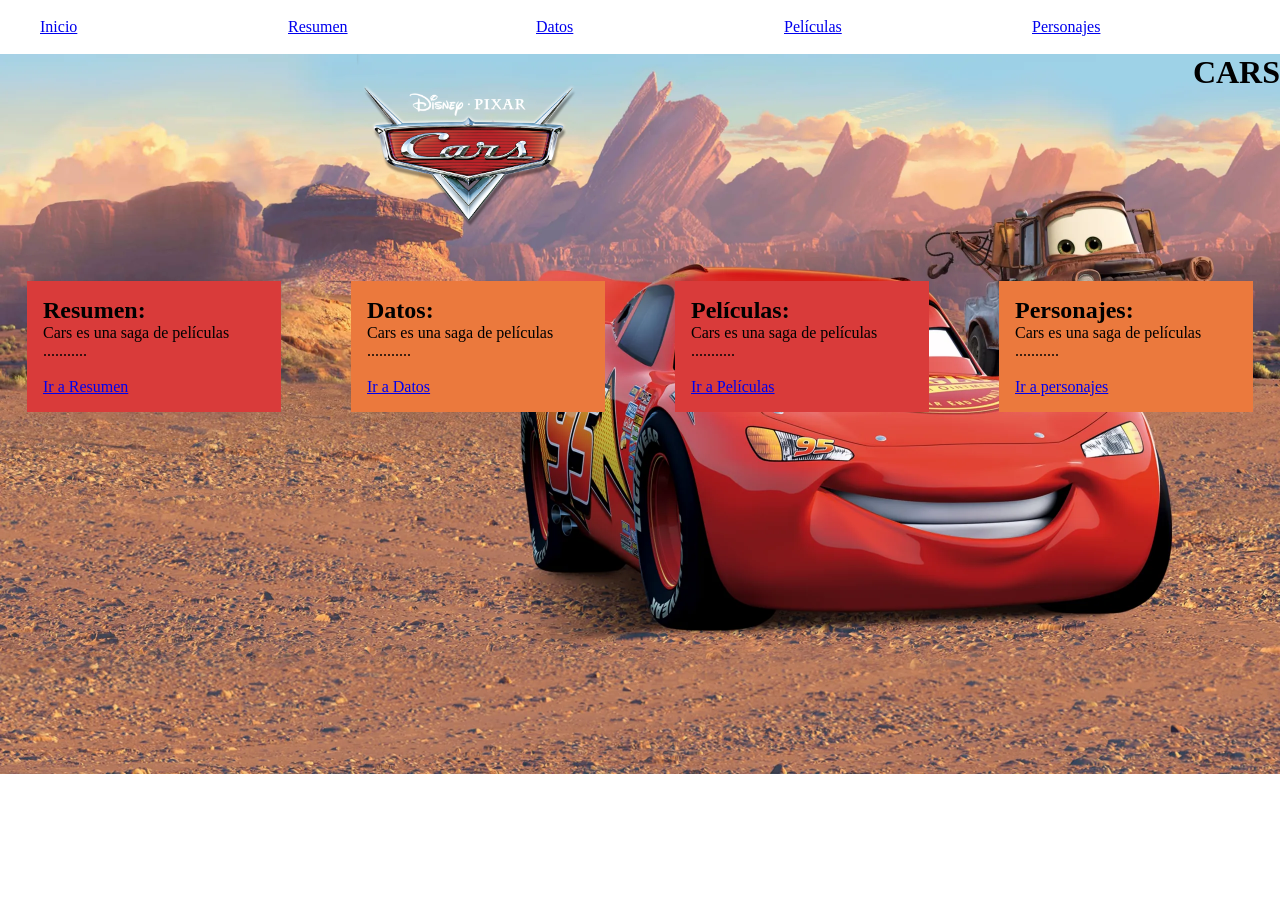
==== index.html @ 914508d0 "Working.." ====
<!DOCTYPE html>
<html lang="es">
<head>
    <meta charset="UTF-8">
    <meta name="viewport" content="width=device-width, initial-scale=1.0">
    <link rel="stylesheet" href="style.css">
    <title>CARS</title>
</head>
<body>
    <nav>
        <ul>
            <li><a href="index.html">Inicio</a></li>
            <li><a href="sinopsis.html">Resumen</a></li>
            <li><a href="datos.html">Datos</a></li>
            <li><a href="películas.html">Películas</a></li>
            <li><a href="personajes.html">Personajes</a></li>
        </ul>
    </nav>
    <div class="bg">
        <img src="IMG/Fondo.webp" alt="">
    </div>
    <div class="title">
        <img src="IMG/logo.svg" alt="Logo">
        <h1>CARS</h1>
    </div>

    <div class="main">
        <section class="Resumen">
            <div class="info">
                <h1>Resumen:</h1>
                <p>Cars es una saga de películas ...........</p>
            </div>
            <div class="image">
                <img src="IMG/cars.jpg" alt="">
            </div>

            <div class="boton">
                <a href="sinopsis.html">Ir a Resumen</a>
            </div>

        </section>
        <section class="Datos">
            <div class="info">
                <h1>Datos:</h1>
                <p>Cars es una saga de películas ...........</p>
            </div>
            <div class="image">
                <img src="IMG/cars.jpg" alt="">
            </div>

            <div class="boton">
                <a href="datos.html">Ir a Datos</a>
            </div>
        </section>
        <section class="Películas">
            <div class="info">
                <h1>Películas:</h1>
                <p>Cars es una saga de películas ...........</p>
            </div>
            <div class="image">
                <img src="IMG/cars.jpg" alt="">
            </div>

            <div class="boton">
                <a href="películas.html">Ir a Películas</a>
            </div>
        </section>
        <section class="Personajes">
            <div class="info">
                <h1>Personajes:</h1>
                <p>Cars es una saga de películas ...........</p>
            </div>
            <div class="image">
                <img src="IMG/cars.jpg" alt="">
            </div>

            <div class="boton">
                <a href="personajes.html">Ir a personajes</a>
            </div>
        </section>

    </div>

</body>
</html>
---- style.css ----
:root{
    --red:#d93b3a;
    --orange:#eb793d;
    --black:#2b2622;
}

*{
    margin: 0;
}
body{

}

header{
    width: 100%;
    height: 10vh;
    display: flex;
}

nav{
    width: 100%;
    height: 6vh;
    display: flex;
    align-items: center;
    justify-content: center;
}
nav ul{
    width: 100%;
    display: flex;
    justify-content: center;
}
nav ul li{
    width: 100%;
    height: 100%;
    display: flex;
}
.title{
    display: flex;
    justify-content: center;
    align-items: top;
    gap: 20%;
}
.title img{
    width: 100%;
    height: 200px;
}
.bg{
    z-index: -1;
    display: flex;
    position: absolute;
}
.bg img{
    width: 100%;
    height: 100%;
    object-fit: cover;
    display: flex;
}

/* INDEX
 */

.main{
    width: 100%;
    height: auto;
    display: flex;
    gap: 1rem;
}
.Resumen{
    width: 100%;
    height: auto;
    margin: 3vh;
    padding: 1rem;
    background-color: var(--red);
}
.Datos{
    width: 100%;
    height: auto;
    margin: 3vh;
    padding: 1rem;
    background-color: var(--orange);
}
.Películas{
    width: 100%;
    height: auto;
    margin: 3vh;
    padding: 1rem;
    background-color: var(--red);
}
.Personajes{
    width: 100%;
    height: auto;
    margin: 3vh;
    padding: 1rem;
    background-color: var(--orange);
 }
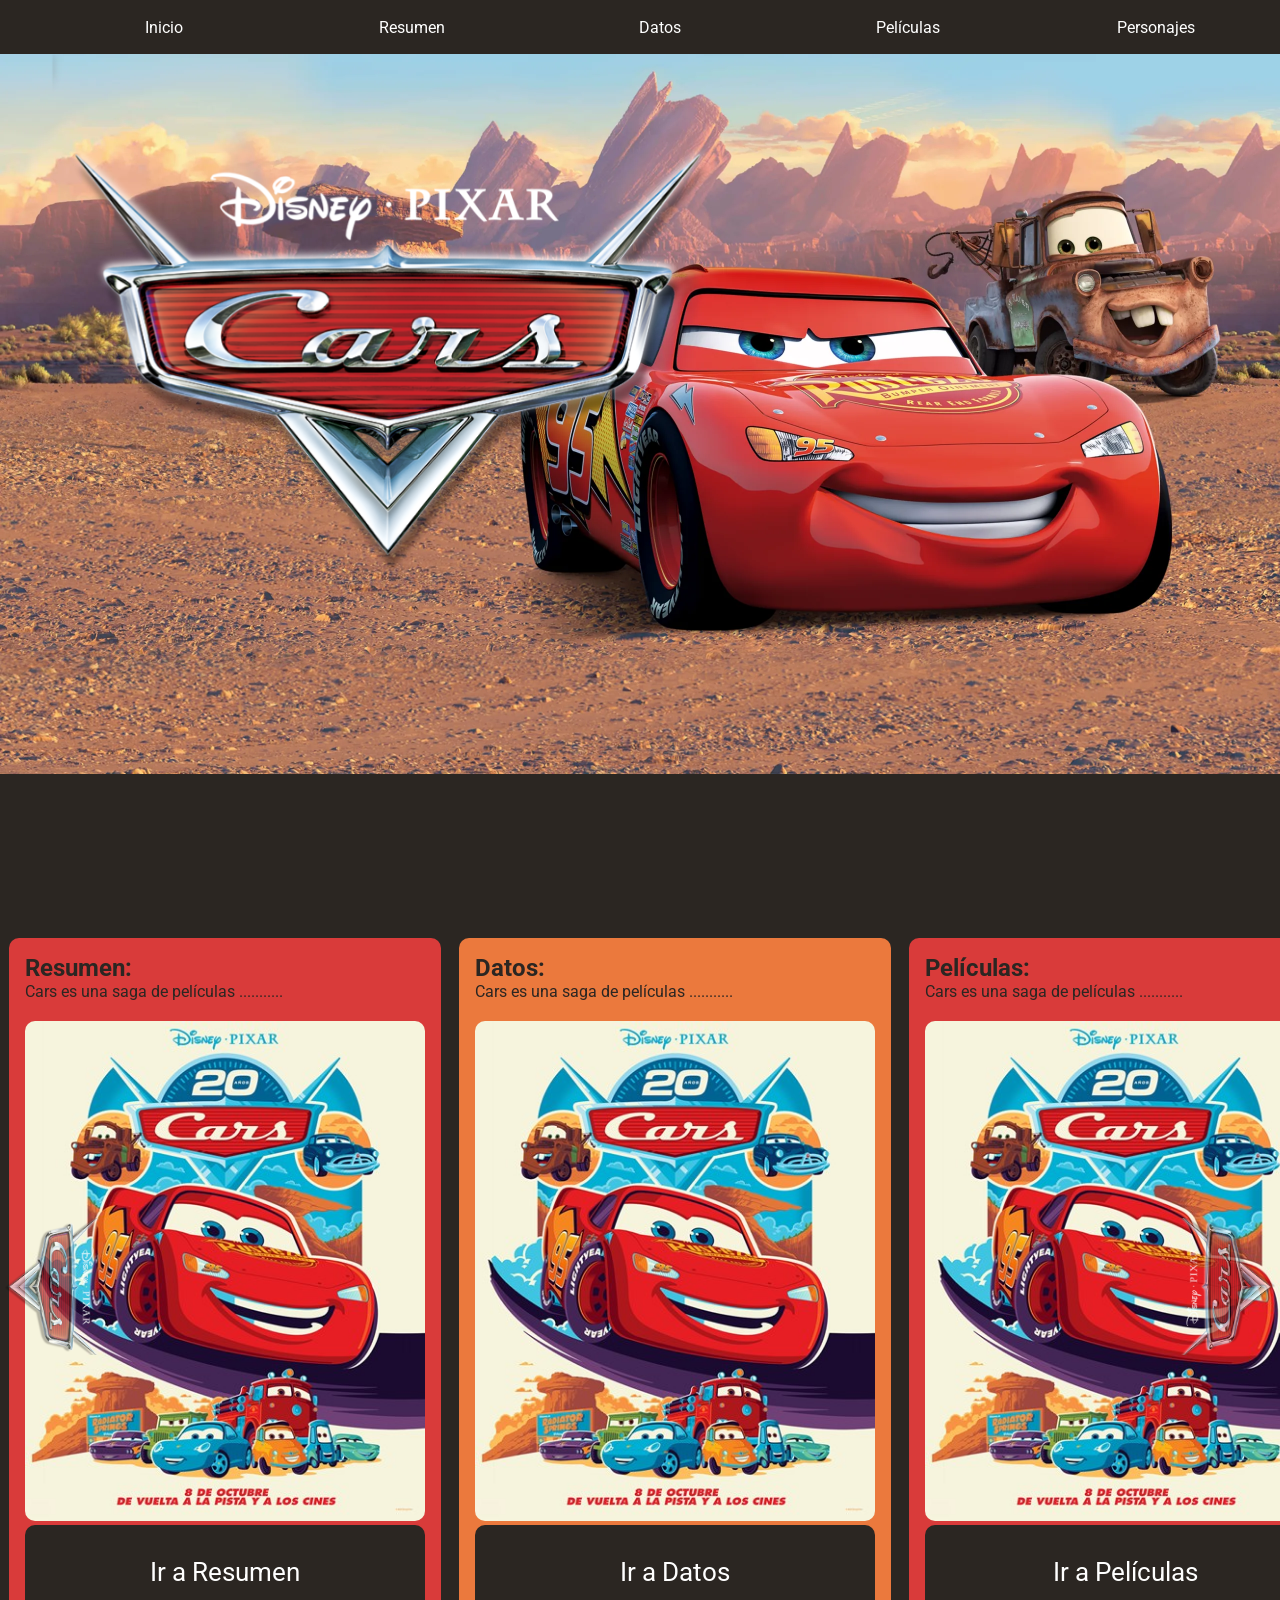
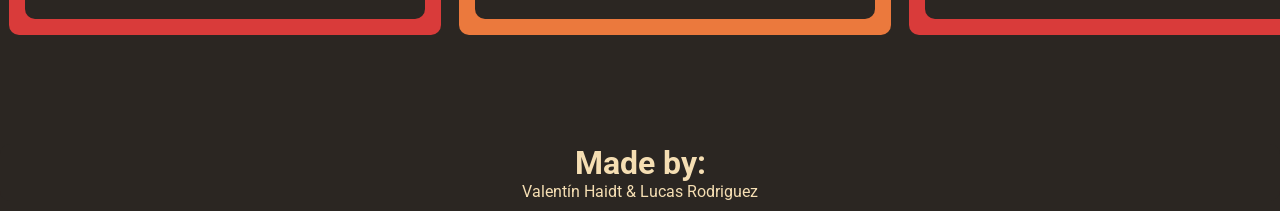
==== commit f9f086f0: "Working.. (grid update, ta facha)" ====
--- a/index.html
+++ b/index.html
@@ -4,7 +4,12 @@
     <meta charset="UTF-8">
     <meta name="viewport" content="width=device-width, initial-scale=1.0">
     <link rel="stylesheet" href="style.css">
+    <link rel="icon" href="IMG/logo.svg" type="image/x-icon">
     <title>CARS</title>
+
+    <link rel="preconnect" href="https://fonts.googleapis.com">
+    <link rel="preconnect" href="https://fonts.gstatic.com" crossorigin>
+    <link href="https://fonts.googleapis.com/css2?family=Roboto:ital,wght@0,100..900;1,100..900&display=swap" rel="stylesheet">
 </head>
 <body>
     <nav>
@@ -20,18 +25,27 @@
         <img src="IMG/Fondo.webp" alt="">
     </div>
     <div class="title">
-        <img src="IMG/logo.svg" alt="Logo">
-        <h1>CARS</h1>
+            <img src="IMG/logo.svg" alt="Logo">
     </div>
 
+    <div class="spacer"></div>
+
     <div class="main">
-        <section class="Resumen">
+        <div class="arrows">
+            <div class="arrow1">
+                <a href="#Resumen"><img src="IMG/logo.svg" alt=""></a>
+            </div>
+            <div class="arrow2">
+                <a href="#Personajes"><img src="IMG/logo.svg" alt=""></a>
+            </div>
+        </div>
+        <section class="Resumen" id="Resumen">
             <div class="info">
                 <h1>Resumen:</h1>
                 <p>Cars es una saga de películas ...........</p>
             </div>
             <div class="image">
-                <img src="IMG/cars.jpg" alt="">
+                <img src="IMG/banner.jpg" alt="">
             </div>
 
             <div class="boton">
@@ -45,7 +59,7 @@
                 <p>Cars es una saga de películas ...........</p>
             </div>
             <div class="image">
-                <img src="IMG/cars.jpg" alt="">
+                <img src="IMG/banner.jpg" alt="">
             </div>
 
             <div class="boton">
@@ -58,20 +72,20 @@
                 <p>Cars es una saga de películas ...........</p>
             </div>
             <div class="image">
-                <img src="IMG/cars.jpg" alt="">
+                <img src="IMG/banner.jpg" alt="">
             </div>
 
             <div class="boton">
                 <a href="películas.html">Ir a Películas</a>
             </div>
         </section>
-        <section class="Personajes">
+        <section class="Personajes" id="Personajes">
             <div class="info">
                 <h1>Personajes:</h1>
                 <p>Cars es una saga de películas ...........</p>
             </div>
             <div class="image">
-                <img src="IMG/cars.jpg" alt="">
+                <img src="IMG/banner.jpg" alt="">
             </div>
 
             <div class="boton">
@@ -81,5 +95,10 @@
 
     </div>
 
+    <footer>
+        <h1>Made by:</h1>
+        <p>Valentín Haidt & Lucas Rodriguez</p>
+    </footer>
+
 </body>
 </html>
--- a/style.css
+++ b/style.css
@@ -2,13 +2,17 @@
     --red:#d93b3a;
     --orange:#eb793d;
     --black:#2b2622;
-}
-
+    --radius: 10px;
+    --size: 26px;
+}
 *{
     margin: 0;
+    scroll-behavior: smooth;
 }
 body{
-
+    font-family:Roboto, sans-serif ;
+    background: var(--black);
+    justify-content: center;
 }
 
 header{
@@ -23,6 +27,7 @@
     display: flex;
     align-items: center;
     justify-content: center;
+    background: var(--black);
 }
 nav ul{
     width: 100%;
@@ -33,16 +38,38 @@
     width: 100%;
     height: 100%;
     display: flex;
-}
+
+}
+nav a {
+    width: 100%;
+    height: 100%;
+    display: flex;
+    align-items: center;
+    justify-content: center;
+    text-decoration: none;
+    color: white;
+    padding: 20px;
+    border-radius: var(--radius);
+    transition: ease 0.3s;
+}
+nav li:nth-child(4n + 1) a:hover { background-color: var(--red); }
+nav li:nth-child(4n + 2) a:hover { background-color: var(--orange); }
+nav li:nth-child(4n + 3) a:hover { background-color: var(--red); }
+nav li:nth-child(4n + 4) a:hover { background-color: var(--orange); }
+nav li:nth-child(4n + 5) a:hover { background-color: var(--red); }
+
 .title{
     display: flex;
-    justify-content: center;
-    align-items: top;
     gap: 20%;
+    width: 50%;
+    position: relative;
+    justify-content: left;
 }
 .title img{
-    width: 100%;
-    height: 200px;
+    width: auto;
+    height: 600px;
+    margin-left: 50px;
+    object-fit: cover;
 }
 .bg{
     z-index: -1;
@@ -55,7 +82,9 @@
     object-fit: cover;
     display: flex;
 }
-
+.spacer{
+    margin: 275px;
+}
 /* INDEX
  */
 
@@ -63,33 +92,146 @@
     width: 100%;
     height: auto;
     display: flex;
-    gap: 1rem;
-}
+    color: var(--black);
+    overflow:scroll;
+    scrollbar-width: none;
+    align-items: center;
+    justify-content: left;
+}
+
 .Resumen{
     width: 100%;
     height: auto;
-    margin: 3vh;
-    padding: 1rem;
+    margin: 1vh;
+    padding: 1rem;
+    border-radius:var(--radius);
     background-color: var(--red);
+    transition: ease 0.3s;
+    align-items: center;
+    justify-content: center;
+}
+
+.Resumen:hover{
+    padding: 1.5rem;
 }
 .Datos{
     width: 100%;
     height: auto;
-    margin: 3vh;
-    padding: 1rem;
+    margin: 1vh;
+    padding: 1rem;
+    border-radius:var(--radius);
     background-color: var(--orange);
+    transition: ease 0.3s;
+}
+.Datos:hover{
+    padding: 1.5rem;
 }
 .Películas{
     width: 100%;
     height: auto;
-    margin: 3vh;
-    padding: 1rem;
+    margin: 1vh;
+    padding: 1rem;
+    border-radius: var(--radius);
     background-color: var(--red);
+    transition: ease 0.3s;
+}
+.Películas:hover{
+    padding: 1.5rem;
 }
 .Personajes{
     width: 100%;
     height: auto;
-    margin: 3vh;
-    padding: 1rem;
+    margin: 1vh;
+    padding: 1rem;
+    border-radius: var(--radius);
     background-color: var(--orange);
+    transition: ease 0.3s;
  }
+.Personajes:hover{
+    padding: 1.5rem;
+}
+.boton{
+    width: auto;
+    height: auto;
+    padding: 2rem;
+    border-radius: var(--radius);
+    background-color: var(--black);
+    color: var(--red);
+    transition: ease 0.3s;
+    display: flex;
+    text-decoration: none;
+    cursor: pointer;
+    align-items: center;
+    justify-content: center;
+    font-size: var(--size);
+
+}
+.boton:hover{
+    background-color: rgb(43 38 34 / 0.85);
+
+}
+.boton a{
+    text-decoration: none;
+    color: white;
+}
+.image img{
+    margin-top: 20px;
+    width: 400px;
+    height: auto;
+    border-image: var(--radius);
+    border-radius: var(--radius);
+
+}
+.arrows{
+    justify-content: center;
+    position: absolute;
+    display: flex;
+    gap: 80%;
+    width: 100%;
+    overflow: hidden;
+    z-index: 1;
+}
+.arrow1{
+    cursor: pointer;
+}
+
+.arrow2{
+    cursor: pointer;
+}
+.arrow1 img{
+    width: 150px;
+    height: 100%;
+    rotate: 90deg;
+    opacity: 0.7;
+    transition: ease 0.3s;
+}
+.arrow1 img:hover{
+    opacity: 1;
+    width: 160px;
+
+}
+.arrow2 img{
+    width: 150px;
+    height: 100%;
+    rotate: -90deg;
+    opacity: 0.7;
+    transition: ease 0.3s;
+}
+.arrow2 img:hover{
+    opacity: 1;
+    width: 160px;
+}
+footer{
+    width: 100%;
+    height: auto;
+    margin-top: 100px;
+    margin-bottom: 10px;
+    border-radius: var(--radius);
+    background-color: var(--black);
+    color: wheat;
+    display: flex;
+    flex-direction: column;
+    align-items: center;
+    justify-content: center;
+    text-align: center;
+}
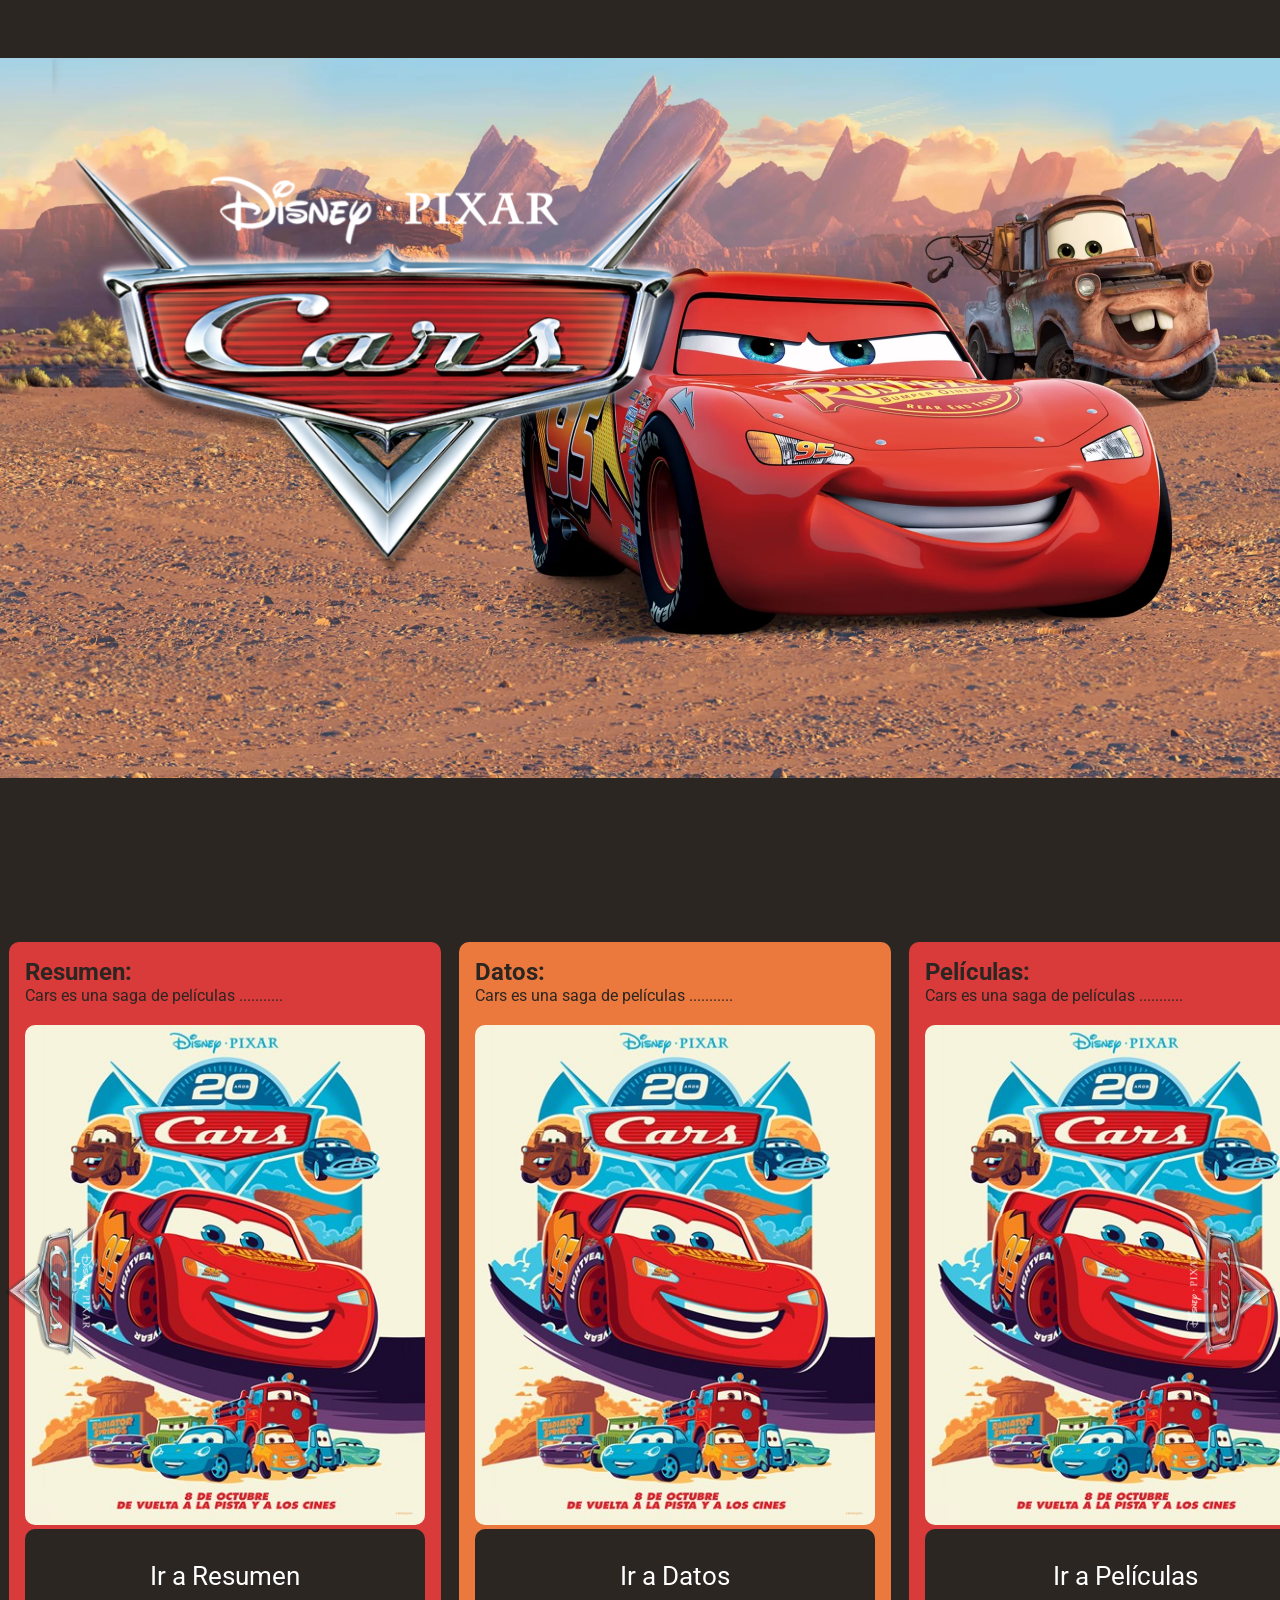
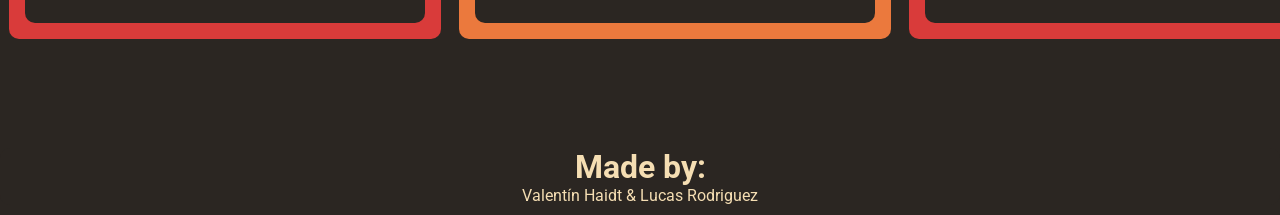
==== commit b5764b2a: "Working...." ====
--- a/index.html
+++ b/index.html
@@ -14,11 +14,11 @@
 <body>
     <nav>
         <ul>
-            <li><a href="index.html">Inicio</a></li>
-            <li><a href="sinopsis.html">Resumen</a></li>
-            <li><a href="datos.html">Datos</a></li>
-            <li><a href="películas.html">Películas</a></li>
-            <li><a href="personajes.html">Personajes</a></li>
+            <li><a href="index.html" class="svg-inicio"></a></li>
+            <li><a href="sinopsis.html" class="svg-resumen">Resumen</a></li>
+            <li><a href="datos.html" class="svg-datos">Datos</a></li>
+            <li><a href="películas.html" class="svg-peliculas">Películas</a></li>
+            <li><a href="personajes.html" class="svg-personajes">Personajes</a></li>
         </ul>
     </nav>
     <div class="bg">
--- a/style.css
+++ b/style.css
@@ -23,7 +23,7 @@
 
 nav{
     width: 100%;
-    height: 6vh;
+    height: auto;
     display: flex;
     align-items: center;
     justify-content: center;
@@ -32,12 +32,16 @@
 nav ul{
     width: 100%;
     display: flex;
-    justify-content: center;
+    align-items: center;
+    justify-content: center;
+
 }
 nav ul li{
     width: 100%;
     height: 100%;
     display: flex;
+    align-items: center;
+    justify-content: center;
 
 }
 nav a {
@@ -52,12 +56,104 @@
     border-radius: var(--radius);
     transition: ease 0.3s;
 }
+
 nav li:nth-child(4n + 1) a:hover { background-color: var(--red); }
 nav li:nth-child(4n + 2) a:hover { background-color: var(--orange); }
 nav li:nth-child(4n + 3) a:hover { background-color: var(--red); }
 nav li:nth-child(4n + 4) a:hover { background-color: var(--orange); }
 nav li:nth-child(4n + 5) a:hover { background-color: var(--red); }
 
+.svg-inicio{
+    background-color: #fff;
+    -webkit-mask-image: url('IMG/logos/house.svg');
+    mask-image: url('IMG/logos/house.svg');
+    -webkit-mask-size: contain;
+    mask-size: contain;
+    -webkit-mask-repeat: no-repeat;
+    mask-repeat: no-repeat;
+    padding: 17px;
+    margin-top: 5px;
+    align-items: center;
+    justify-content: center;
+}
+.svg-inicio:hover{
+    -webkit-mask-image: url('IMG/logos/house-fill.svg');
+    mask-image: url('IMG/logos/house-fill.svg');
+    padding: 20px;
+}
+.svg-resumen{
+    background-color: #fff;
+    -webkit-mask-image: url('IMG/logos/book.svg');
+    mask-image: url('IMG/logos/book.svg');
+    -webkit-mask-size: contain;
+    mask-size: contain;
+    -webkit-mask-repeat: no-repeat;
+    mask-repeat: no-repeat;
+    padding: 17px;
+    margin-top: 5px;
+    align-items: center;
+    justify-content: center;
+}
+.svg-resumen:hover{
+    -webkit-mask-image: url('IMG/logos/book-fill.svg');
+    mask-image: url('IMG/logos/book-fill.svg');
+    padding: 22px;
+}
+.svg-datos{
+    background-color: #fff;
+    -webkit-mask-image: url('IMG/logos/star.svg');
+    mask-image: url('IMG/logos/star.svg');
+    -webkit-mask-size: contain;
+    mask-size: contain;
+    -webkit-mask-repeat: no-repeat;
+    mask-repeat: no-repeat;
+    padding: 17px;
+    margin-top: 5px;
+    align-items: center;
+    justify-content: center;
+}
+.svg-datos:hover{
+    -webkit-mask-image: url('IMG/logos/star-fill.svg');
+    mask-image: url('IMG/logos/star-fill.svg');
+    padding: 22px;
+}
+
+.svg-peliculas{
+    background-color: #fff;
+    -webkit-mask-image: url('IMG/logos/camera-reels.svg');
+    mask-image: url('IMG/logos/camera-reels.svg');
+    -webkit-mask-size: contain;
+    mask-size: contain;
+    -webkit-mask-repeat: no-repeat;
+    mask-repeat: no-repeat;
+    padding: 17px;
+    margin-top: 5px;
+    align-items: center;
+    justify-content: center;
+}
+.svg-peliculas:hover{
+    -webkit-mask-image: url('IMG/logos/camera-reels-fill.svg');
+    mask-image: url('IMG/logos/camera-reels-fill.svg');
+    padding: 22px;
+}
+.svg-personajes{
+    background-color: #fff;
+    -webkit-mask-image: url('IMG/logos/');
+    mask-image: url('IMG/logos/');
+    -webkit-mask-size: contain;
+    mask-size: contain;
+    -webkit-mask-repeat: no-repeat;
+    mask-repeat: no-repeat;
+    padding: 17px;
+    margin-top: 5px;
+    align-items: center;
+    justify-content: center;
+}
+.svg-personajes:hover{
+    -webkit-mask-image: url('IMG/logos/');
+    mask-image: url('IMG/logos/');
+    padding: 22px;
+}
 .title{
     display: flex;
     gap: 20%;
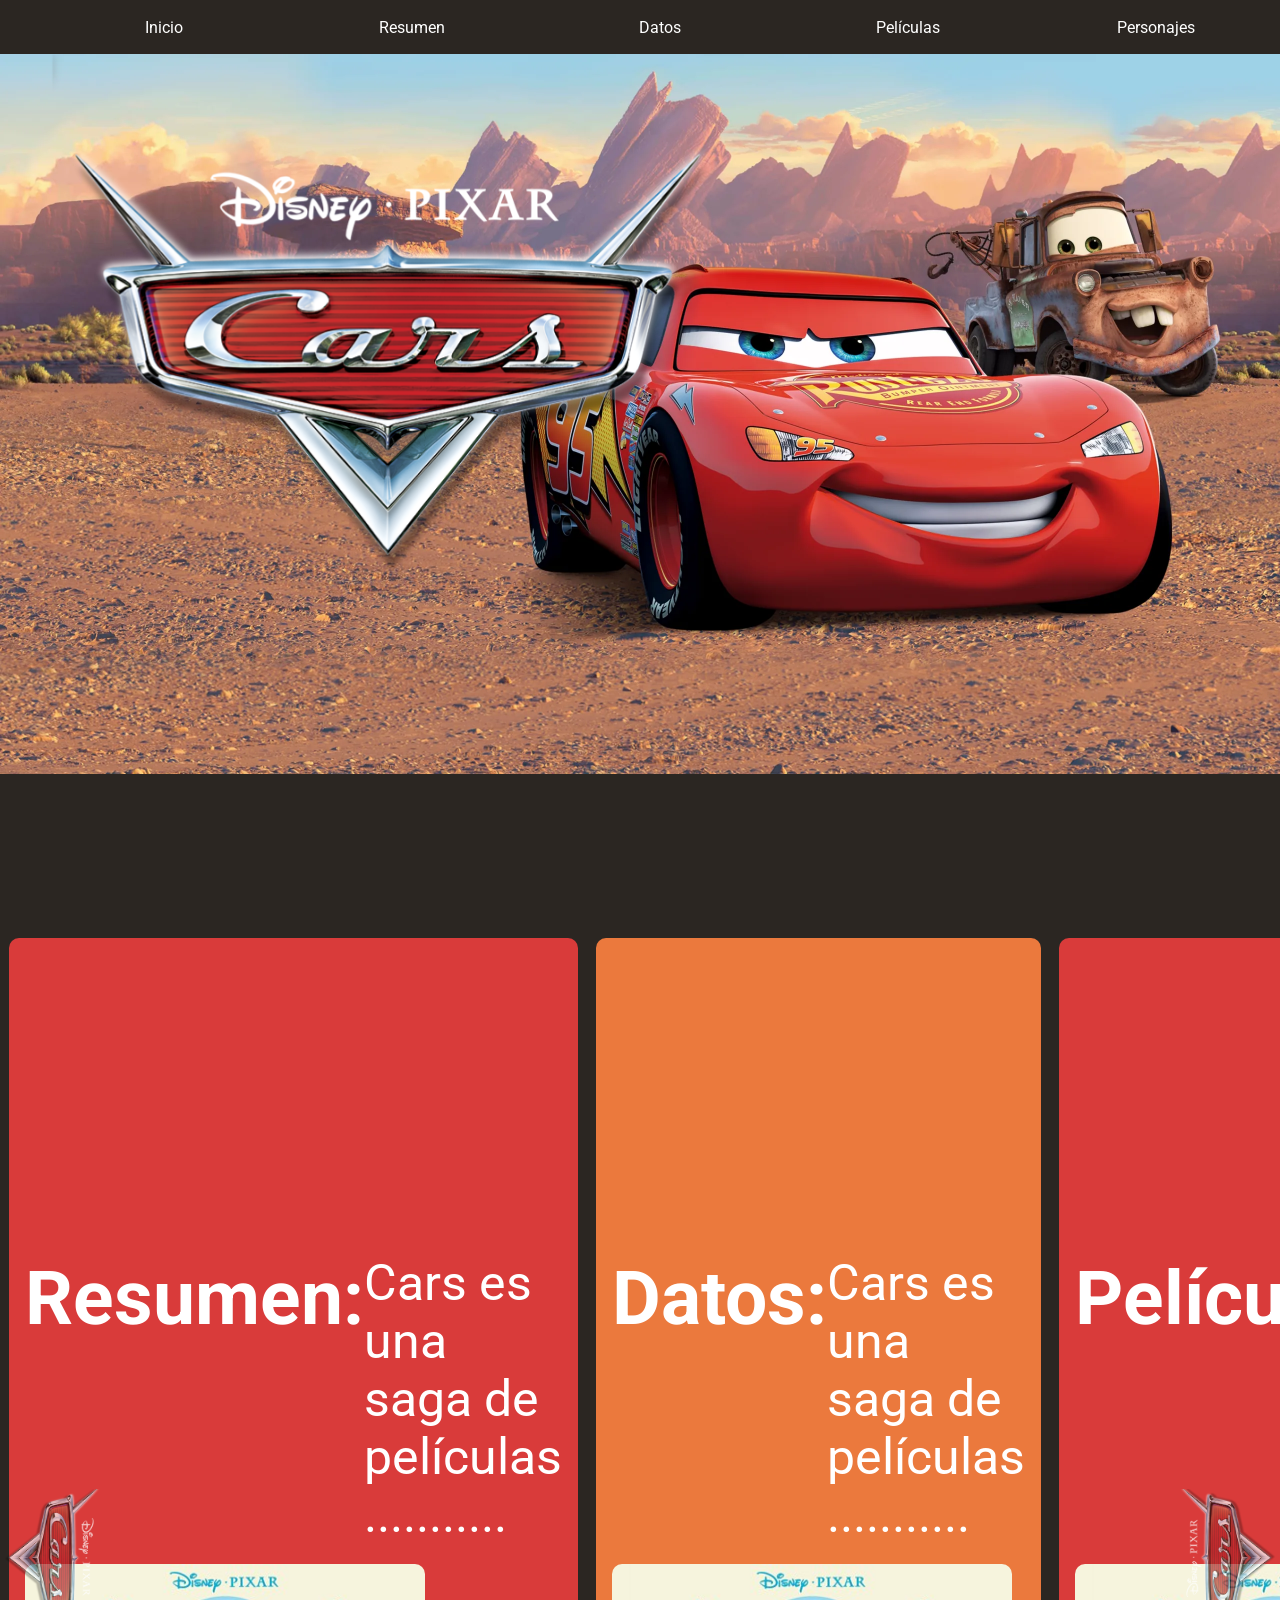
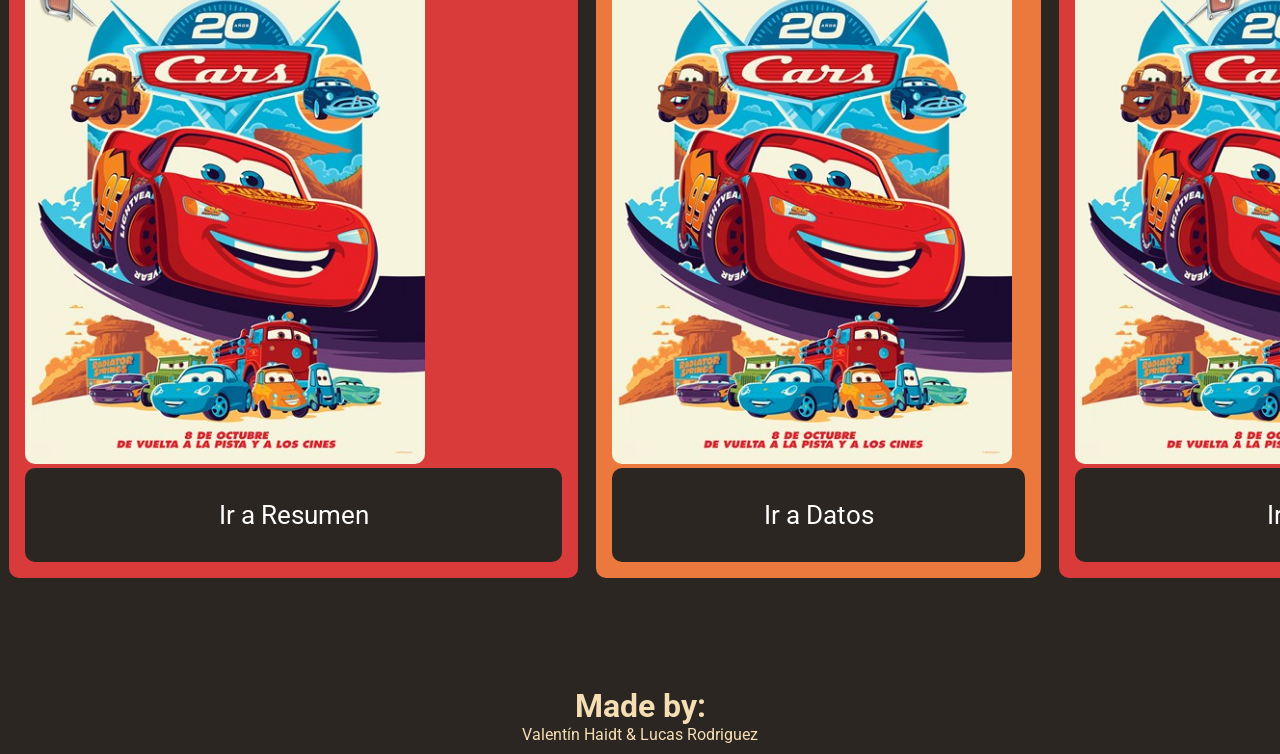
==== commit 03541009: "comit malo maloso" ====
--- a/index.html
+++ b/index.html
@@ -10,15 +10,18 @@
     <link rel="preconnect" href="https://fonts.googleapis.com">
     <link rel="preconnect" href="https://fonts.gstatic.com" crossorigin>
     <link href="https://fonts.googleapis.com/css2?family=Roboto:ital,wght@0,100..900;1,100..900&display=swap" rel="stylesheet">
+    <link rel="preconnect" href="https://fonts.googleapis.com">
+    <link rel="preconnect" href="https://fonts.gstatic.com" crossorigin>
+    <link href="https://fonts.googleapis.com/css2?family=Rubik:ital,wght@0,300..900;1,300..900&display=swap" rel="stylesheet">
 </head>
 <body>
     <nav>
         <ul>
-            <li><a href="index.html" class="svg-inicio"></a></li>
-            <li><a href="sinopsis.html" class="svg-resumen">Resumen</a></li>
-            <li><a href="datos.html" class="svg-datos">Datos</a></li>
-            <li><a href="películas.html" class="svg-peliculas">Películas</a></li>
-            <li><a href="personajes.html" class="svg-personajes">Personajes</a></li>
+            <li><a href="index.html">Inicio</a></li>
+            <li><a href="sinopsis.html">Resumen</a></li>
+            <li><a href="datos.html">Datos</a></li>
+            <li><a href="películas.html">Películas</a></li>
+            <li><a href="personajes.html">Personajes</a></li>
         </ul>
     </nav>
     <div class="bg">
--- a/style.css
+++ b/style.css
@@ -23,7 +23,7 @@
 
 nav{
     width: 100%;
-    height: auto;
+    height: 6vh;
     display: flex;
     align-items: center;
     justify-content: center;
@@ -32,16 +32,12 @@
 nav ul{
     width: 100%;
     display: flex;
-    align-items: center;
-    justify-content: center;
-
+    justify-content: center;
 }
 nav ul li{
     width: 100%;
     height: 100%;
     display: flex;
-    align-items: center;
-    justify-content: center;
 
 }
 nav a {
@@ -56,104 +52,12 @@
     border-radius: var(--radius);
     transition: ease 0.3s;
 }
-
 nav li:nth-child(4n + 1) a:hover { background-color: var(--red); }
 nav li:nth-child(4n + 2) a:hover { background-color: var(--orange); }
 nav li:nth-child(4n + 3) a:hover { background-color: var(--red); }
 nav li:nth-child(4n + 4) a:hover { background-color: var(--orange); }
 nav li:nth-child(4n + 5) a:hover { background-color: var(--red); }
 
-.svg-inicio{
-    background-color: #fff;
-    -webkit-mask-image: url('IMG/logos/house.svg');
-    mask-image: url('IMG/logos/house.svg');
-    -webkit-mask-size: contain;
-    mask-size: contain;
-    -webkit-mask-repeat: no-repeat;
-    mask-repeat: no-repeat;
-    padding: 17px;
-    margin-top: 5px;
-    align-items: center;
-    justify-content: center;
-}
-.svg-inicio:hover{
-    -webkit-mask-image: url('IMG/logos/house-fill.svg');
-    mask-image: url('IMG/logos/house-fill.svg');
-    padding: 20px;
-}
-.svg-resumen{
-    background-color: #fff;
-    -webkit-mask-image: url('IMG/logos/book.svg');
-    mask-image: url('IMG/logos/book.svg');
-    -webkit-mask-size: contain;
-    mask-size: contain;
-    -webkit-mask-repeat: no-repeat;
-    mask-repeat: no-repeat;
-    padding: 17px;
-    margin-top: 5px;
-    align-items: center;
-    justify-content: center;
-}
-.svg-resumen:hover{
-    -webkit-mask-image: url('IMG/logos/book-fill.svg');
-    mask-image: url('IMG/logos/book-fill.svg');
-    padding: 22px;
-}
-.svg-datos{
-    background-color: #fff;
-    -webkit-mask-image: url('IMG/logos/star.svg');
-    mask-image: url('IMG/logos/star.svg');
-    -webkit-mask-size: contain;
-    mask-size: contain;
-    -webkit-mask-repeat: no-repeat;
-    mask-repeat: no-repeat;
-    padding: 17px;
-    margin-top: 5px;
-    align-items: center;
-    justify-content: center;
-}
-.svg-datos:hover{
-    -webkit-mask-image: url('IMG/logos/star-fill.svg');
-    mask-image: url('IMG/logos/star-fill.svg');
-    padding: 22px;
-}
-
-.svg-peliculas{
-    background-color: #fff;
-    -webkit-mask-image: url('IMG/logos/camera-reels.svg');
-    mask-image: url('IMG/logos/camera-reels.svg');
-    -webkit-mask-size: contain;
-    mask-size: contain;
-    -webkit-mask-repeat: no-repeat;
-    mask-repeat: no-repeat;
-    padding: 17px;
-    margin-top: 5px;
-    align-items: center;
-    justify-content: center;
-}
-.svg-peliculas:hover{
-    -webkit-mask-image: url('IMG/logos/camera-reels-fill.svg');
-    mask-image: url('IMG/logos/camera-reels-fill.svg');
-    padding: 22px;
-}
-.svg-personajes{
-    background-color: #fff;
-    -webkit-mask-image: url('IMG/logos/');
-    mask-image: url('IMG/logos/');
-    -webkit-mask-size: contain;
-    mask-size: contain;
-    -webkit-mask-repeat: no-repeat;
-    mask-repeat: no-repeat;
-    padding: 17px;
-    margin-top: 5px;
-    align-items: center;
-    justify-content: center;
-}
-.svg-personajes:hover{
-    -webkit-mask-image: url('IMG/logos/');
-    mask-image: url('IMG/logos/');
-    padding: 22px;
-}
 .title{
     display: flex;
     gap: 20%;
@@ -331,3 +235,30 @@
     justify-content: center;
     text-align: center;
 }
+
+.imagefondo img{
+    display: flex;
+    justify-content: center;
+    width: 100%;
+    z-index: -1;
+    position: absolute;
+    opacity: 0.5;
+    overflow: hidden;
+}
+
+
+.info {
+    position: center;
+    color: white;
+    display: flex;
+    justify-content: center;
+    margin-top: 300px;
+    font-size: 50px;
+
+}
+
+
+
+
+
+
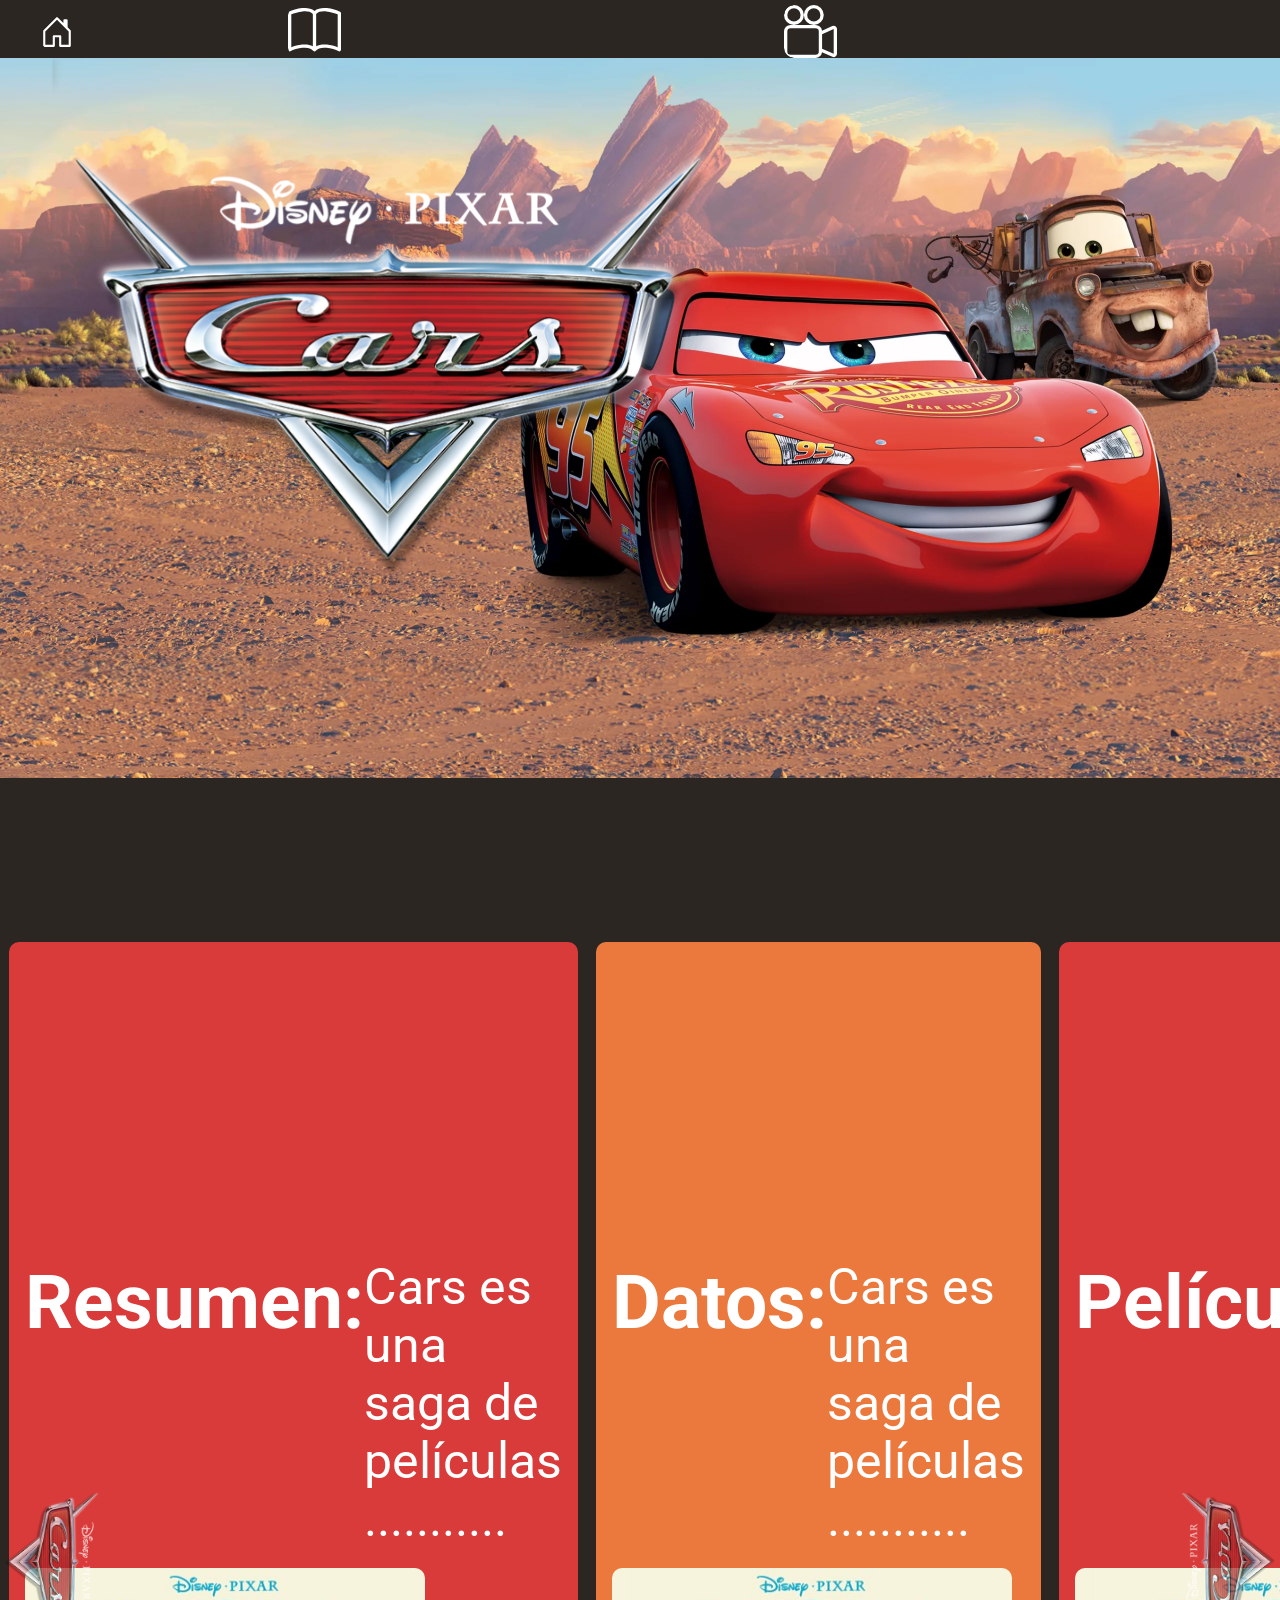
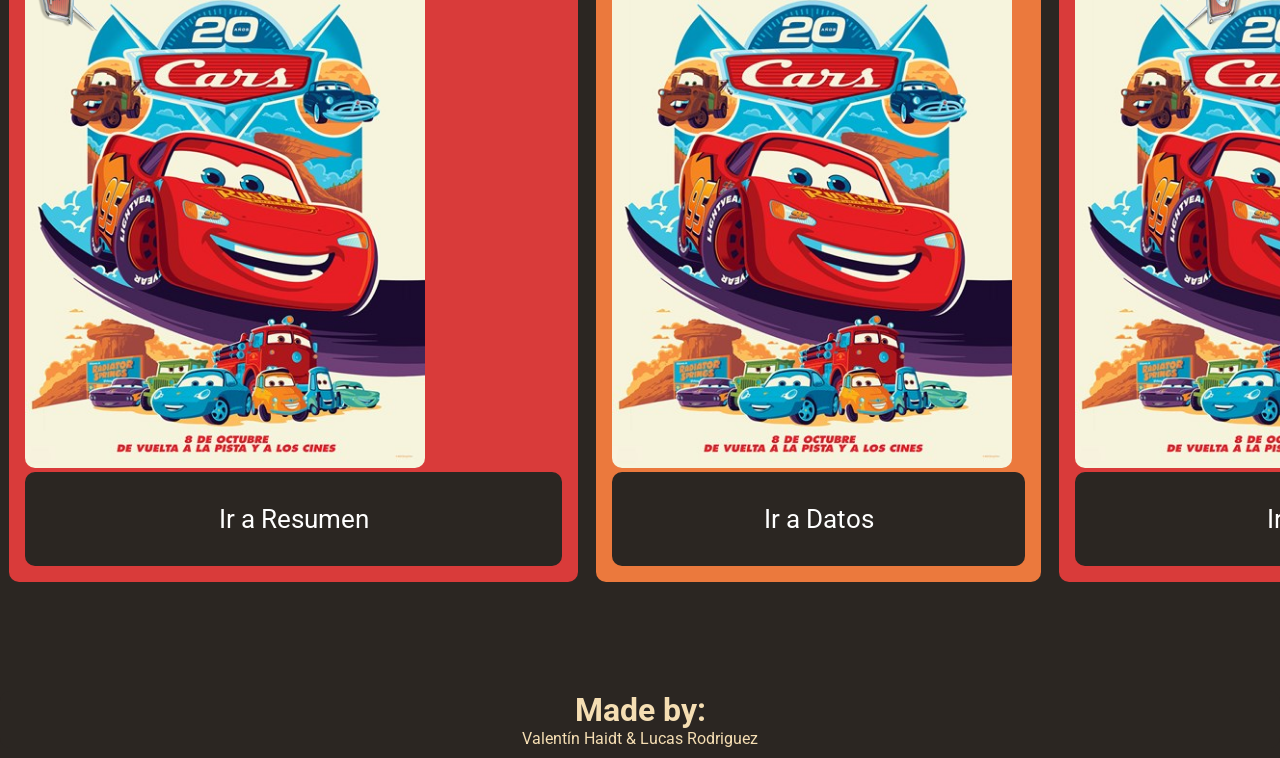
==== commit 1b2d9849: "Merge remote-tracking branch 'origin/master'" ====
--- a/index.html
+++ b/index.html
@@ -17,11 +17,11 @@
 <body>
     <nav>
         <ul>
-            <li><a href="index.html">Inicio</a></li>
-            <li><a href="sinopsis.html">Resumen</a></li>
-            <li><a href="datos.html">Datos</a></li>
-            <li><a href="películas.html">Películas</a></li>
-            <li><a href="personajes.html">Personajes</a></li>
+            <li><a href="index.html" class="svg-inicio"></a></li>
+            <li><a href="sinopsis.html" class="svg-resumen">Resumen</a></li>
+            <li><a href="datos.html" class="svg-datos">Datos</a></li>
+            <li><a href="películas.html" class="svg-peliculas">Películas</a></li>
+            <li><a href="personajes.html" class="svg-personajes">Personajes</a></li>
         </ul>
     </nav>
     <div class="bg">
--- a/style.css
+++ b/style.css
@@ -23,7 +23,7 @@
 
 nav{
     width: 100%;
-    height: 6vh;
+    height: auto;
     display: flex;
     align-items: center;
     justify-content: center;
@@ -32,12 +32,16 @@
 nav ul{
     width: 100%;
     display: flex;
-    justify-content: center;
+    align-items: center;
+    justify-content: center;
+
 }
 nav ul li{
     width: 100%;
     height: 100%;
     display: flex;
+    align-items: center;
+    justify-content: center;
 
 }
 nav a {
@@ -52,12 +56,104 @@
     border-radius: var(--radius);
     transition: ease 0.3s;
 }
+
 nav li:nth-child(4n + 1) a:hover { background-color: var(--red); }
 nav li:nth-child(4n + 2) a:hover { background-color: var(--orange); }
 nav li:nth-child(4n + 3) a:hover { background-color: var(--red); }
 nav li:nth-child(4n + 4) a:hover { background-color: var(--orange); }
 nav li:nth-child(4n + 5) a:hover { background-color: var(--red); }
 
+.svg-inicio{
+    background-color: #fff;
+    -webkit-mask-image: url('IMG/logos/house.svg');
+    mask-image: url('IMG/logos/house.svg');
+    -webkit-mask-size: contain;
+    mask-size: contain;
+    -webkit-mask-repeat: no-repeat;
+    mask-repeat: no-repeat;
+    padding: 17px;
+    margin-top: 5px;
+    align-items: center;
+    justify-content: center;
+}
+.svg-inicio:hover{
+    -webkit-mask-image: url('IMG/logos/house-fill.svg');
+    mask-image: url('IMG/logos/house-fill.svg');
+    padding: 20px;
+}
+.svg-resumen{
+    background-color: #fff;
+    -webkit-mask-image: url('IMG/logos/book.svg');
+    mask-image: url('IMG/logos/book.svg');
+    -webkit-mask-size: contain;
+    mask-size: contain;
+    -webkit-mask-repeat: no-repeat;
+    mask-repeat: no-repeat;
+    padding: 17px;
+    margin-top: 5px;
+    align-items: center;
+    justify-content: center;
+}
+.svg-resumen:hover{
+    -webkit-mask-image: url('IMG/logos/book-fill.svg');
+    mask-image: url('IMG/logos/book-fill.svg');
+    padding: 22px;
+}
+.svg-datos{
+    background-color: #fff;
+    -webkit-mask-image: url('IMG/logos/star.svg');
+    mask-image: url('IMG/logos/star.svg');
+    -webkit-mask-size: contain;
+    mask-size: contain;
+    -webkit-mask-repeat: no-repeat;
+    mask-repeat: no-repeat;
+    padding: 17px;
+    margin-top: 5px;
+    align-items: center;
+    justify-content: center;
+}
+.svg-datos:hover{
+    -webkit-mask-image: url('IMG/logos/star-fill.svg');
+    mask-image: url('IMG/logos/star-fill.svg');
+    padding: 22px;
+}
+
+.svg-peliculas{
+    background-color: #fff;
+    -webkit-mask-image: url('IMG/logos/camera-reels.svg');
+    mask-image: url('IMG/logos/camera-reels.svg');
+    -webkit-mask-size: contain;
+    mask-size: contain;
+    -webkit-mask-repeat: no-repeat;
+    mask-repeat: no-repeat;
+    padding: 17px;
+    margin-top: 5px;
+    align-items: center;
+    justify-content: center;
+}
+.svg-peliculas:hover{
+    -webkit-mask-image: url('IMG/logos/camera-reels-fill.svg');
+    mask-image: url('IMG/logos/camera-reels-fill.svg');
+    padding: 22px;
+}
+.svg-personajes{
+    background-color: #fff;
+    -webkit-mask-image: url('IMG/logos/');
+    mask-image: url('IMG/logos/');
+    -webkit-mask-size: contain;
+    mask-size: contain;
+    -webkit-mask-repeat: no-repeat;
+    mask-repeat: no-repeat;
+    padding: 17px;
+    margin-top: 5px;
+    align-items: center;
+    justify-content: center;
+}
+.svg-personajes:hover{
+    -webkit-mask-image: url('IMG/logos/');
+    mask-image: url('IMG/logos/');
+    padding: 22px;
+}
 .title{
     display: flex;
     gap: 20%;
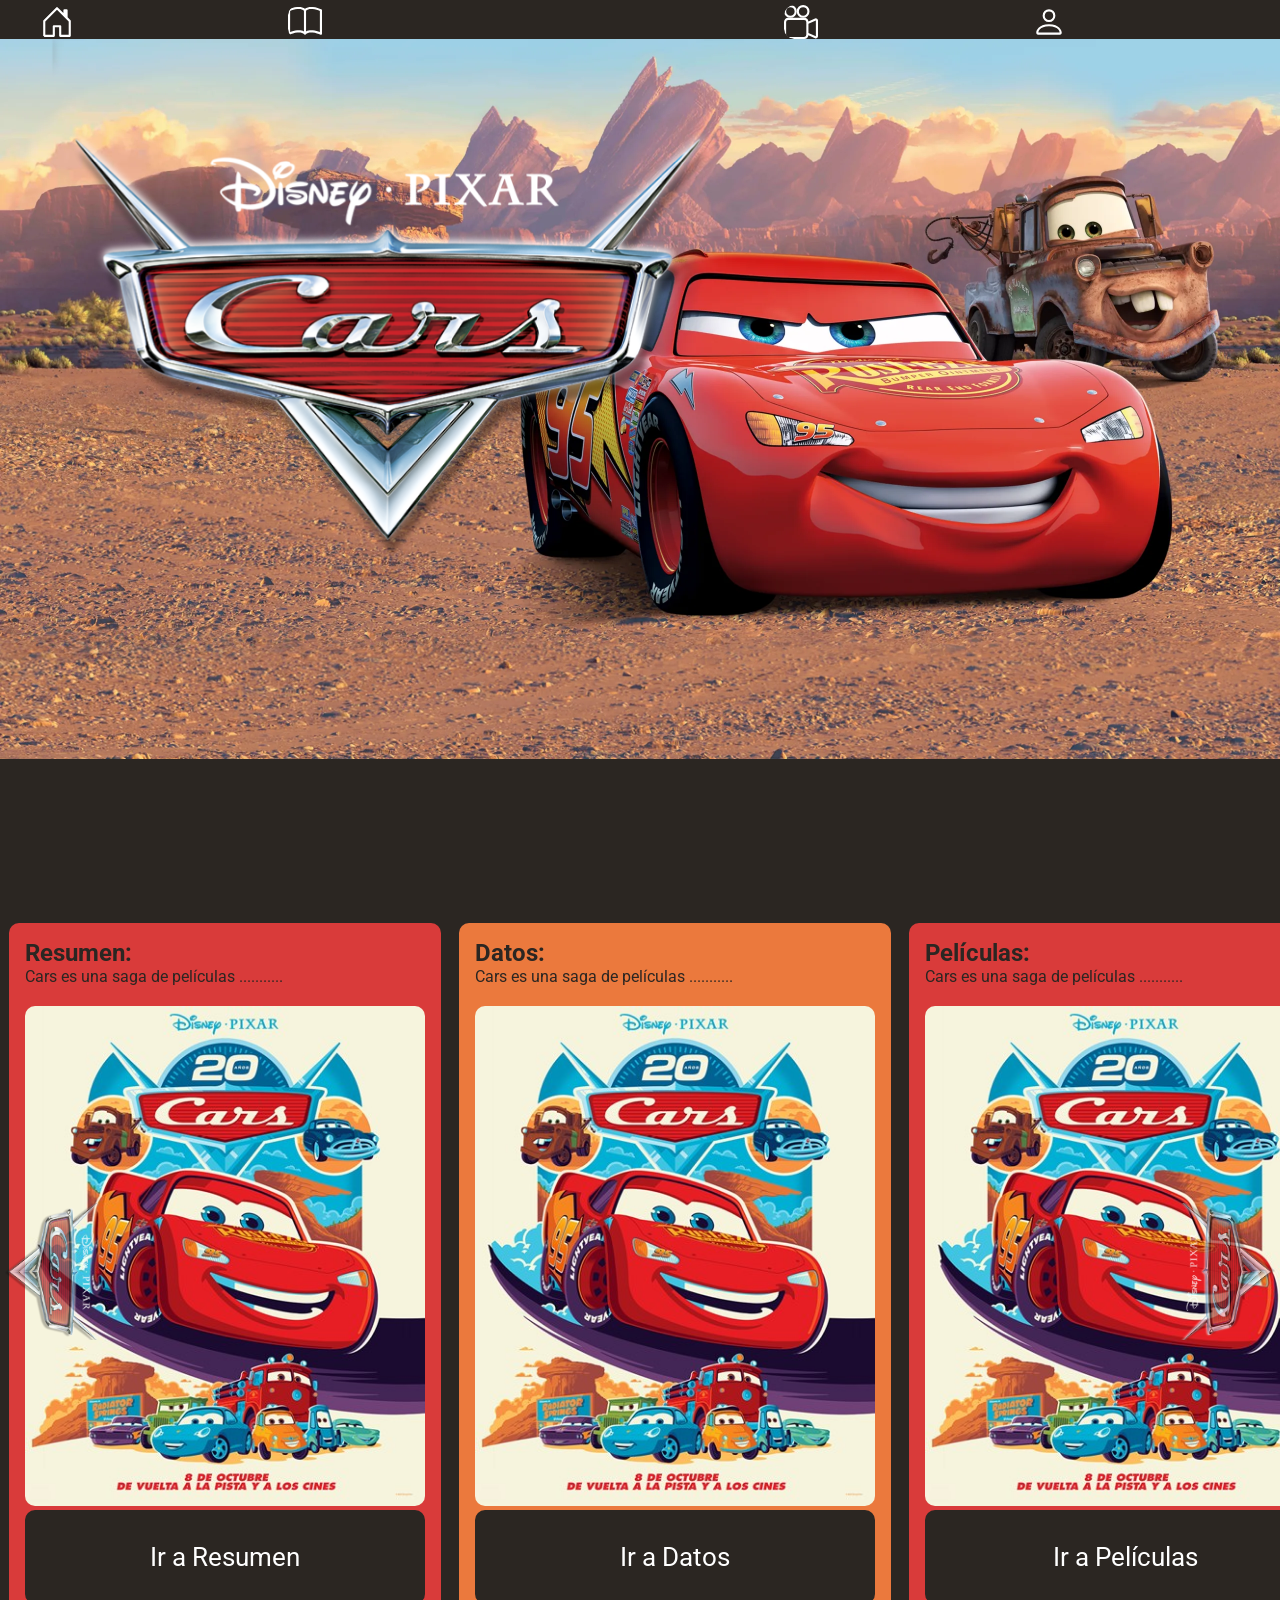
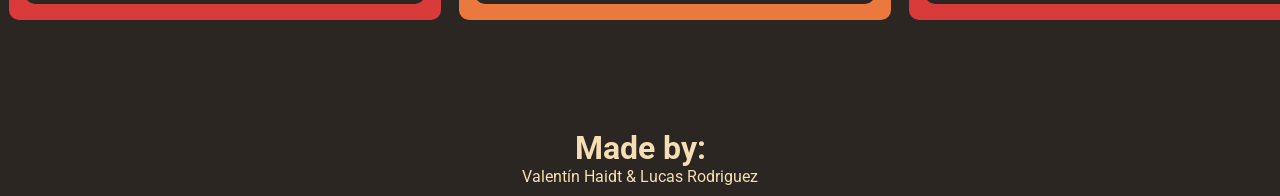
==== commit 68db8ef9: "valen tpm ahora si esta to do: arreglar nav, css de peliculas, cambios de peliculas" ====
--- a/index.html
+++ b/index.html
@@ -18,10 +18,10 @@
     <nav>
         <ul>
             <li><a href="index.html" class="svg-inicio"></a></li>
-            <li><a href="sinopsis.html" class="svg-resumen">Resumen</a></li>
-            <li><a href="datos.html" class="svg-datos">Datos</a></li>
-            <li><a href="películas.html" class="svg-peliculas">Películas</a></li>
-            <li><a href="personajes.html" class="svg-personajes">Personajes</a></li>
+            <li><a href="sinopsis.html" class="svg-resumen"></a></li>
+            <li><a href="datos.html" class="svg-datos"></a></li>
+            <li><a href="películas.html" class="svg-peliculas"></a></li>
+            <li><a href="personajes.html" class="svg-personajes"></a></li>
         </ul>
     </nav>
     <div class="bg">
--- a/style.css
+++ b/style.css
@@ -97,7 +97,7 @@
 .svg-resumen:hover{
     -webkit-mask-image: url('IMG/logos/book-fill.svg');
     mask-image: url('IMG/logos/book-fill.svg');
-    padding: 22px;
+    padding: 20px;
 }
 .svg-datos{
     background-color: #fff;
@@ -115,7 +115,7 @@
 .svg-datos:hover{
     -webkit-mask-image: url('IMG/logos/star-fill.svg');
     mask-image: url('IMG/logos/star-fill.svg');
-    padding: 22px;
+    padding: 20px;
 }
 
 .svg-peliculas{
@@ -134,12 +134,12 @@
 .svg-peliculas:hover{
     -webkit-mask-image: url('IMG/logos/camera-reels-fill.svg');
     mask-image: url('IMG/logos/camera-reels-fill.svg');
-    padding: 22px;
+    padding: 20px;
 }
 .svg-personajes{
     background-color: #fff;
-    -webkit-mask-image: url('IMG/logos/');
-    mask-image: url('IMG/logos/');
+    -webkit-mask-image: url('IMG/logos/person.svg');
+    mask-image: url('IMG/logos/person.svg');
     -webkit-mask-size: contain;
     mask-size: contain;
     -webkit-mask-repeat: no-repeat;
@@ -150,9 +150,9 @@
     justify-content: center;
 }
 .svg-personajes:hover{
-    -webkit-mask-image: url('IMG/logos/');
-    mask-image: url('IMG/logos/');
-    padding: 22px;
+    -webkit-mask-image: url('IMG/logos/person.svg');
+    mask-image: url('IMG/logos/person.svg');
+    padding: 20px;
 }
 .title{
     display: flex;
@@ -242,7 +242,7 @@
     border-radius: var(--radius);
     background-color: var(--orange);
     transition: ease 0.3s;
- }
+}
 .Personajes:hover{
     padding: 1.5rem;
 }
@@ -331,30 +331,3 @@
     justify-content: center;
     text-align: center;
 }
-
-.imagefondo img{
-    display: flex;
-    justify-content: center;
-    width: 100%;
-    z-index: -1;
-    position: absolute;
-    opacity: 0.5;
-    overflow: hidden;
-}
-
-
-.info {
-    position: center;
-    color: white;
-    display: flex;
-    justify-content: center;
-    margin-top: 300px;
-    font-size: 50px;
-
-}
-
-
-
-
-
-
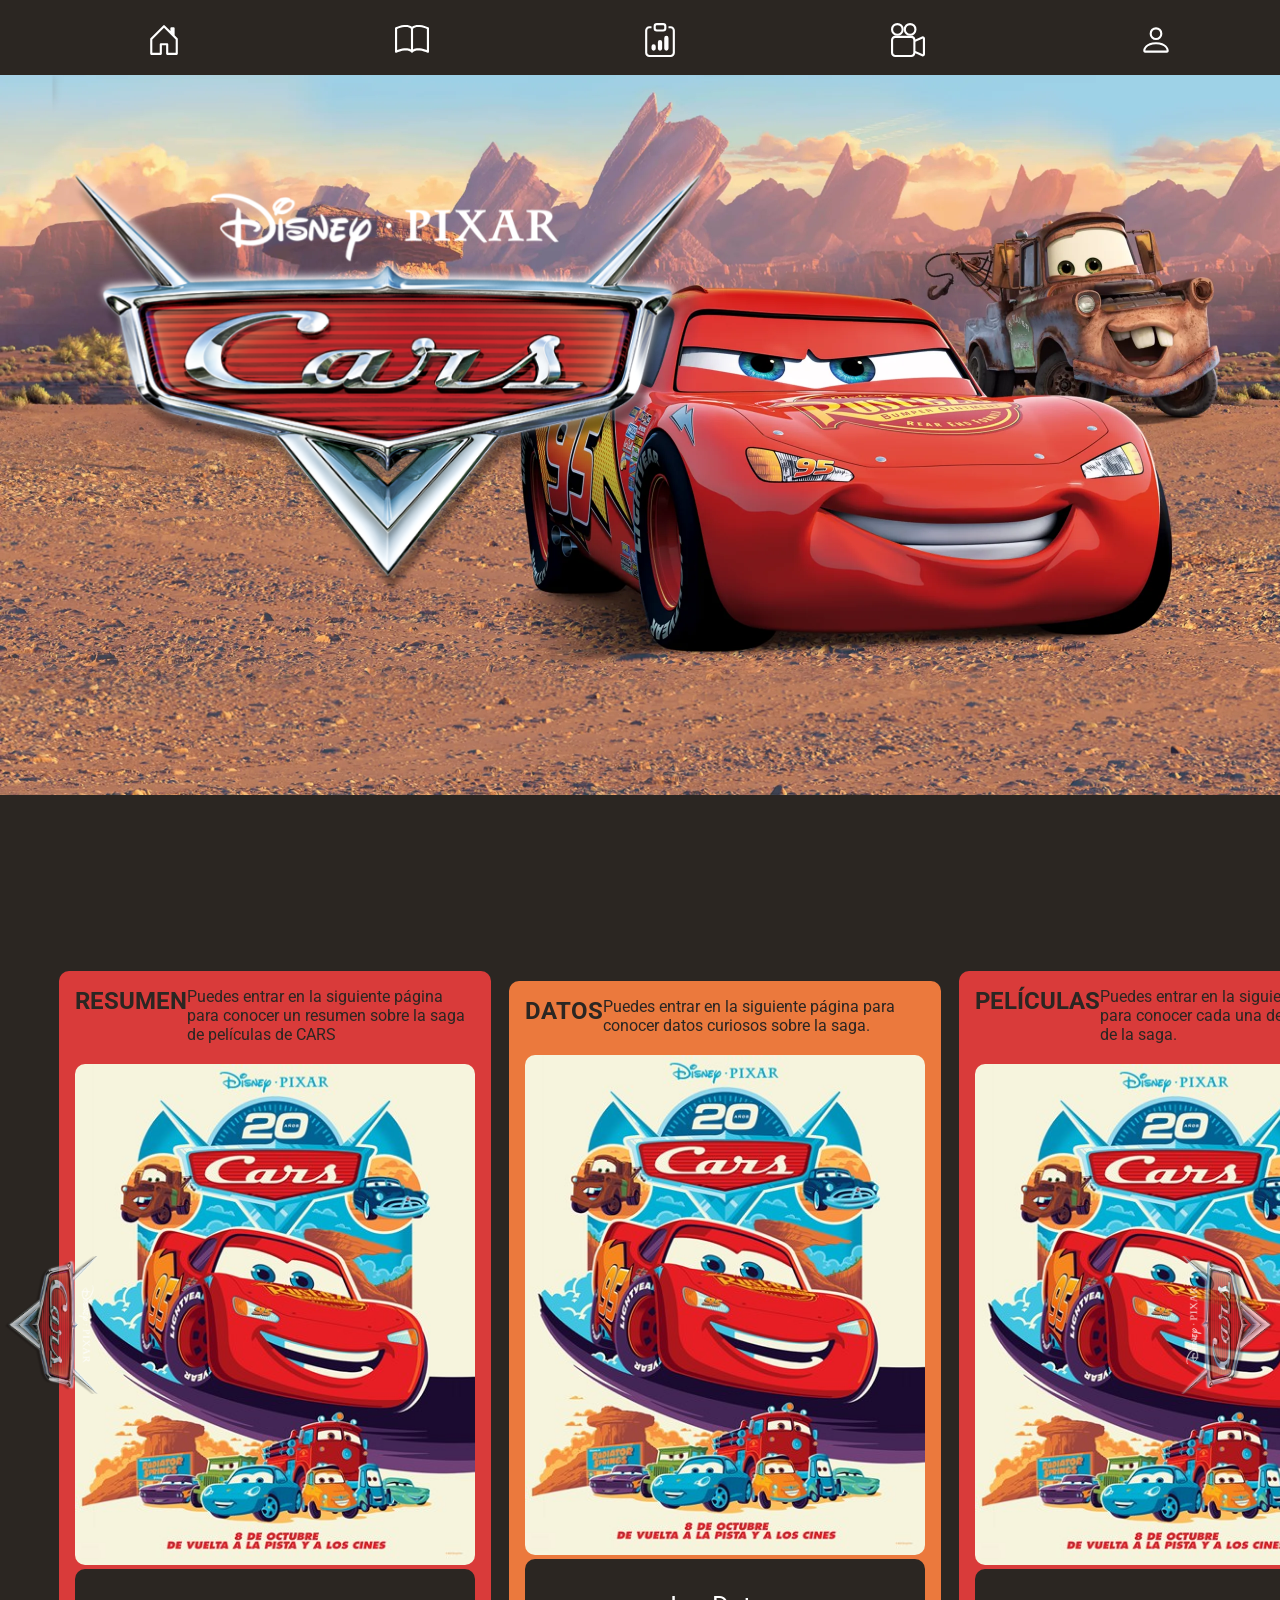
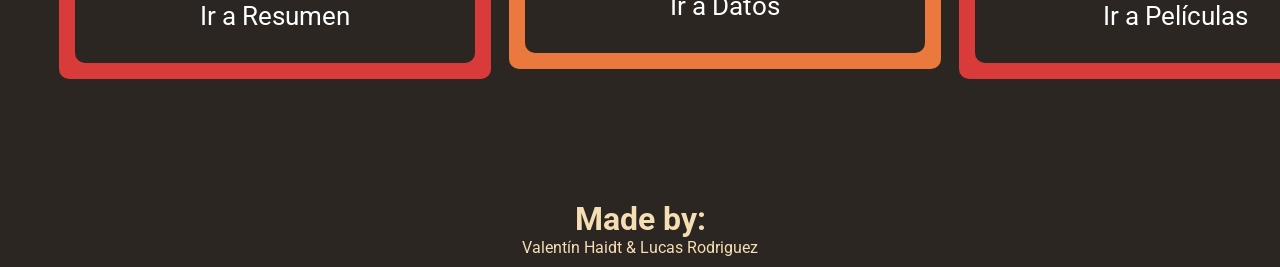
==== commit 56319326: "parte de personajes y cositas random wazaa" ====
--- a/index.html
+++ b/index.html
@@ -36,16 +36,19 @@
     <div class="main">
         <div class="arrows">
             <div class="arrow1">
-                <a href="#Resumen"><img src="IMG/logo.svg" alt=""></a>
+                <a href="#spacerG1"><img src="IMG/logo.svg" alt=""></a>
             </div>
             <div class="arrow2">
-                <a href="#Personajes"><img src="IMG/logo.svg" alt=""></a>
+                <a href="#spacerG2"><img src="IMG/logo.svg" alt=""></a>
             </div>
         </div>
+        <section class="spacerG" id="spacerG1">
+
+        </section>
         <section class="Resumen" id="Resumen">
             <div class="info">
-                <h1>Resumen:</h1>
-                <p>Cars es una saga de películas ...........</p>
+                <h1>RESUMEN</h1>
+                <p>Puedes entrar en la siguiente página para conocer un resumen sobre la saga de películas de CARS</p>
             </div>
             <div class="image">
                 <img src="IMG/banner.jpg" alt="">
@@ -58,8 +61,8 @@
         </section>
         <section class="Datos">
             <div class="info">
-                <h1>Datos:</h1>
-                <p>Cars es una saga de películas ...........</p>
+                <h1>DATOS</h1>
+                <p>Puedes entrar en la siguiente página para conocer datos curiosos sobre la saga.</p>
             </div>
             <div class="image">
                 <img src="IMG/banner.jpg" alt="">
@@ -71,8 +74,8 @@
         </section>
         <section class="Películas">
             <div class="info">
-                <h1>Películas:</h1>
-                <p>Cars es una saga de películas ...........</p>
+                <h1>PELÍCULAS</h1>
+                <p>Puedes entrar en la siguiente página para conocer cada una de las películas de la saga.</p>
             </div>
             <div class="image">
                 <img src="IMG/banner.jpg" alt="">
@@ -84,8 +87,8 @@
         </section>
         <section class="Personajes" id="Personajes">
             <div class="info">
-                <h1>Personajes:</h1>
-                <p>Cars es una saga de películas ...........</p>
+                <h1>PERSONAJES</h1>
+                <p>Puedes entrar en la siguiente página para conocer a cada personaje de CARS.</p>
             </div>
             <div class="image">
                 <img src="IMG/banner.jpg" alt="">
@@ -94,6 +97,9 @@
             <div class="boton">
                 <a href="personajes.html">Ir a personajes</a>
             </div>
+        </section>
+        <section class="spacerG" id="spacerG2">
+
         </section>
 
     </div>
--- a/style.css
+++ b/style.css
@@ -13,6 +13,7 @@
     font-family:Roboto, sans-serif ;
     background: var(--black);
     justify-content: center;
+    scroll-behavior: smooth;
 }
 
 header{
@@ -23,18 +24,25 @@
 
 nav{
     width: 100%;
-    height: auto;
+    height: 5vh;
+    margin-bottom: 15px;
+    margin-top: 15px;
     display: flex;
     align-items: center;
     justify-content: center;
     background: var(--black);
+    transition: ease 0.3s;
+    overflow: hidden;
+}
+nav:hover{
+    height: 11vh;
+    overflow: hidden;
 }
 nav ul{
     width: 100%;
     display: flex;
     align-items: center;
     justify-content: center;
-
 }
 nav ul li{
     width: 100%;
@@ -45,7 +53,7 @@
 
 }
 nav a {
-    width: 100%;
+    width: auto;
     height: 100%;
     display: flex;
     align-items: center;
@@ -53,7 +61,6 @@
     text-decoration: none;
     color: white;
     padding: 20px;
-    border-radius: var(--radius);
     transition: ease 0.3s;
 }
 
@@ -67,9 +74,7 @@
     background-color: #fff;
     -webkit-mask-image: url('IMG/logos/house.svg');
     mask-image: url('IMG/logos/house.svg');
-    -webkit-mask-size: contain;
-    mask-size: contain;
-    -webkit-mask-repeat: no-repeat;
+    mask-size: contain;
     mask-repeat: no-repeat;
     padding: 17px;
     margin-top: 5px;
@@ -79,15 +84,13 @@
 .svg-inicio:hover{
     -webkit-mask-image: url('IMG/logos/house-fill.svg');
     mask-image: url('IMG/logos/house-fill.svg');
-    padding: 20px;
+    padding: 25px;
 }
 .svg-resumen{
     background-color: #fff;
     -webkit-mask-image: url('IMG/logos/book.svg');
     mask-image: url('IMG/logos/book.svg');
-    -webkit-mask-size: contain;
-    mask-size: contain;
-    -webkit-mask-repeat: no-repeat;
+    mask-size: contain;
     mask-repeat: no-repeat;
     padding: 17px;
     margin-top: 5px;
@@ -97,15 +100,13 @@
 .svg-resumen:hover{
     -webkit-mask-image: url('IMG/logos/book-fill.svg');
     mask-image: url('IMG/logos/book-fill.svg');
-    padding: 20px;
+    padding: 25px;
 }
 .svg-datos{
     background-color: #fff;
     -webkit-mask-image: url('IMG/logos/star.svg');
     mask-image: url('IMG/logos/star.svg');
-    -webkit-mask-size: contain;
-    mask-size: contain;
-    -webkit-mask-repeat: no-repeat;
+    mask-size: contain;
     mask-repeat: no-repeat;
     padding: 17px;
     margin-top: 5px;
@@ -115,16 +116,14 @@
 .svg-datos:hover{
     -webkit-mask-image: url('IMG/logos/star-fill.svg');
     mask-image: url('IMG/logos/star-fill.svg');
-    padding: 20px;
+    padding: 25px;
 }
 
 .svg-peliculas{
     background-color: #fff;
     -webkit-mask-image: url('IMG/logos/camera-reels.svg');
     mask-image: url('IMG/logos/camera-reels.svg');
-    -webkit-mask-size: contain;
-    mask-size: contain;
-    -webkit-mask-repeat: no-repeat;
+    mask-size: contain;
     mask-repeat: no-repeat;
     padding: 17px;
     margin-top: 5px;
@@ -134,15 +133,13 @@
 .svg-peliculas:hover{
     -webkit-mask-image: url('IMG/logos/camera-reels-fill.svg');
     mask-image: url('IMG/logos/camera-reels-fill.svg');
-    padding: 20px;
+    padding: 25px;
 }
 .svg-personajes{
     background-color: #fff;
     -webkit-mask-image: url('IMG/logos/person.svg');
     mask-image: url('IMG/logos/person.svg');
-    -webkit-mask-size: contain;
-    mask-size: contain;
-    -webkit-mask-repeat: no-repeat;
+    mask-size: contain;
     mask-repeat: no-repeat;
     padding: 17px;
     margin-top: 5px;
@@ -150,9 +147,9 @@
     justify-content: center;
 }
 .svg-personajes:hover{
-    -webkit-mask-image: url('IMG/logos/person.svg');
-    mask-image: url('IMG/logos/person.svg');
-    padding: 20px;
+    -webkit-mask-image: url('IMG/logos/person-fill.svg');
+    mask-image: url('IMG/logos/person-fill.svg');
+    padding: 25px;
 }
 .title{
     display: flex;
@@ -194,17 +191,28 @@
     align-items: center;
     justify-content: left;
 }
-
+.spacerG{
+    width: auto;
+    height: 700px;
+    /* Height controla la posición en la que
+    va a quedar la pantalla al hacer click
+    en las flechas
+    */
+    margin: 1vh;
+    padding: 1rem;
+    /* Con margin y padding se controla
+    que tan grande es el spacer
+     */
+    visibility: hidden;
+}
 .Resumen{
     width: 100%;
     height: auto;
     margin: 1vh;
     padding: 1rem;
-    border-radius:var(--radius);
+    border-radius: var(--radius);
     background-color: var(--red);
     transition: ease 0.3s;
-    align-items: center;
-    justify-content: center;
 }
 
 .Resumen:hover{
@@ -263,8 +271,7 @@
 
 }
 .boton:hover{
-    background-color: rgb(43 38 34 / 0.85);
-
+    background-color: royalblue;
 }
 .boton a{
     text-decoration: none;
@@ -331,3 +338,39 @@
     justify-content: center;
     text-align: center;
 }
+
+
+/*
+PERSONAJES:
+ */
+.personajes{
+    width: 100%;
+    height: auto;
+    display: block;
+    color: white;
+    overflow:scroll;
+    scrollbar-width: none;
+    align-items: center;
+    justify-content: left;
+}
+.personajes h1{
+    margin: 20px;
+}
+.rayo{
+    width: 100%;
+    height: auto;
+
+    gap: 2vh;
+    border-radius: var(--radius);
+    background-color: var(--red);
+    transition: ease 0.3s;
+    display: flex;
+    flex-direction: column;
+    align-items:baseline;
+    justify-content: center;
+    text-align: center;
+    overflow: hidden;
+}
+.info{
+    display: flex;
+}
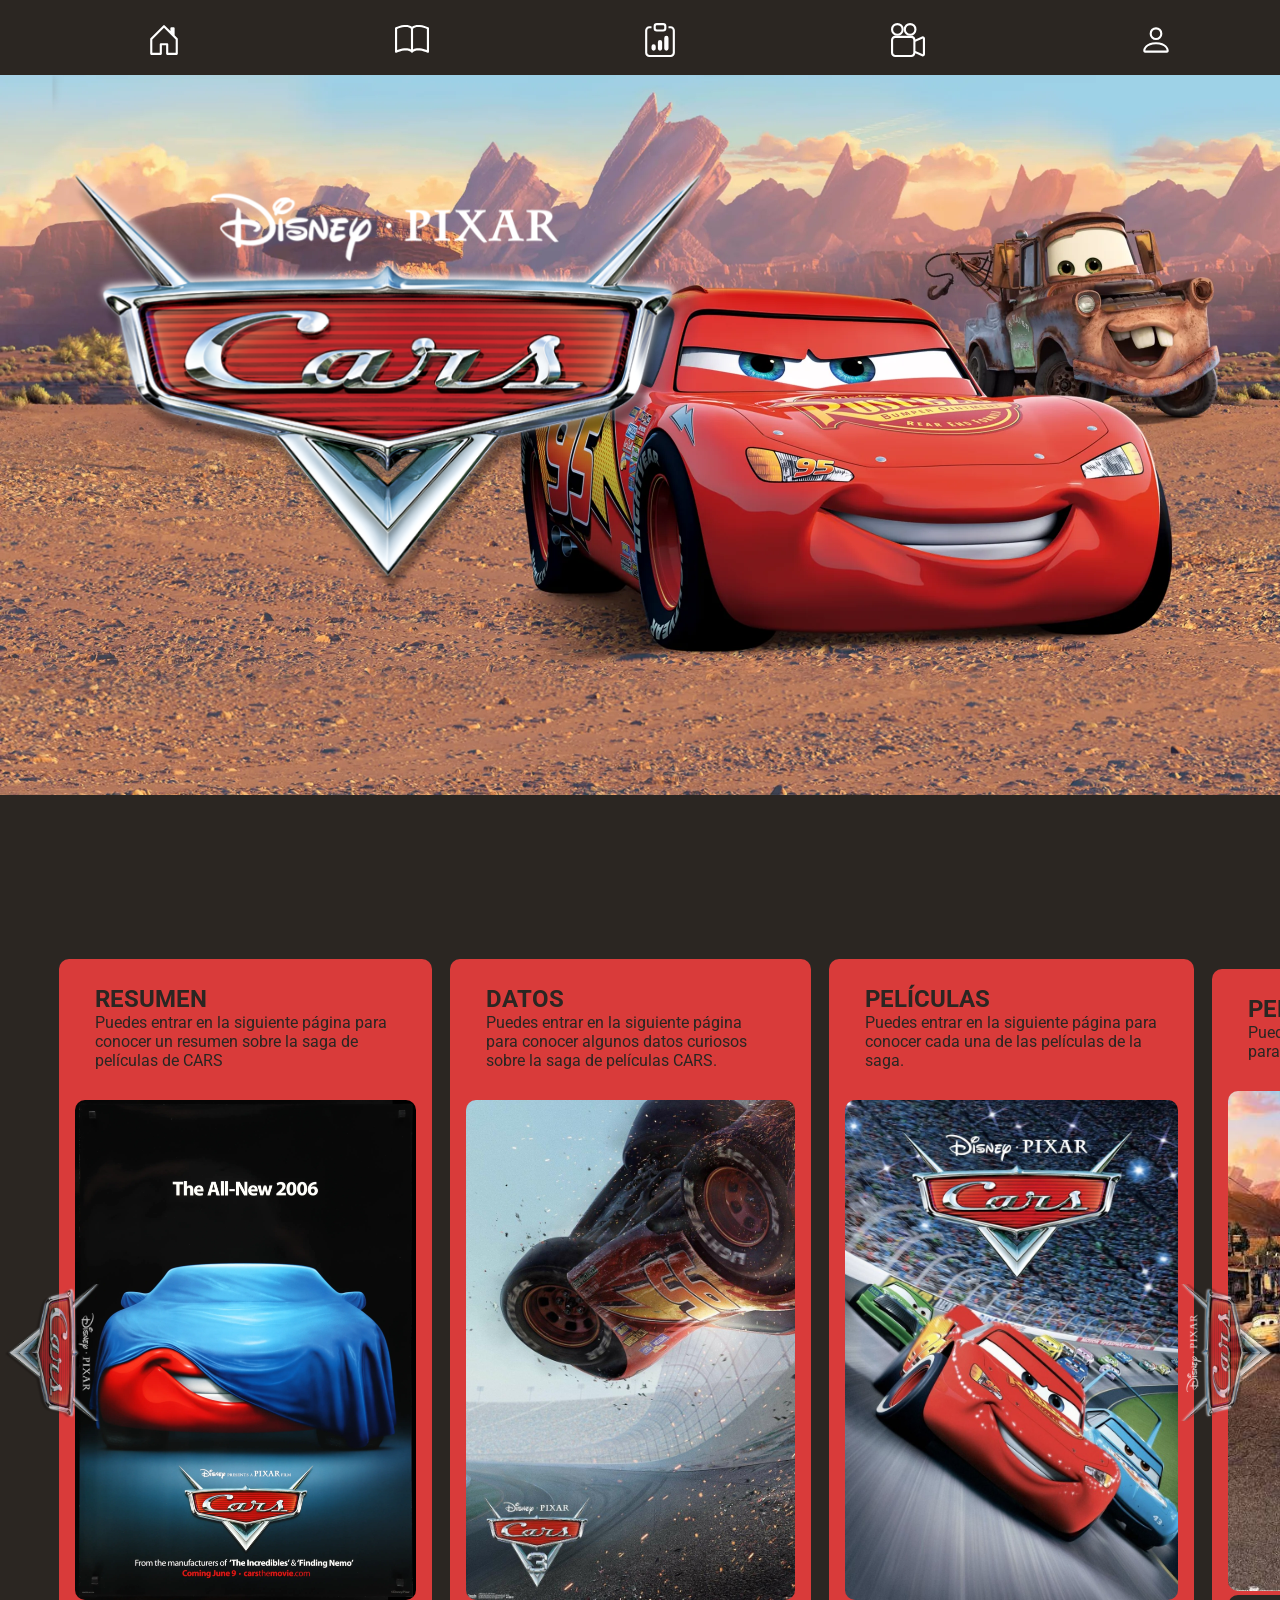
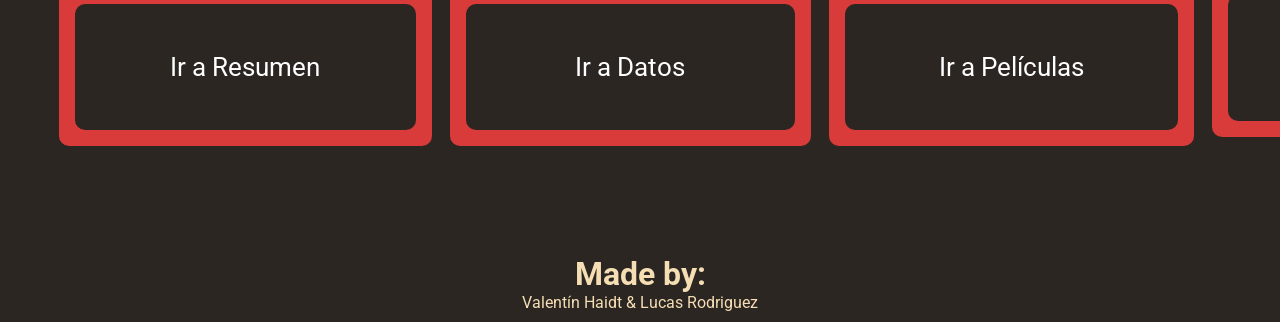
==== commit c3621208: "Arreglos y cositas :D" ====
--- a/index.html
+++ b/index.html
@@ -51,7 +51,7 @@
                 <p>Puedes entrar en la siguiente página para conocer un resumen sobre la saga de películas de CARS</p>
             </div>
             <div class="image">
-                <img src="IMG/banner.jpg" alt="">
+                <img src="IMG/poster/CarsPoster1.webp" alt="">
             </div>
 
             <div class="boton">
@@ -62,10 +62,10 @@
         <section class="Datos">
             <div class="info">
                 <h1>DATOS</h1>
-                <p>Puedes entrar en la siguiente página para conocer datos curiosos sobre la saga.</p>
+                <p>Puedes entrar en la siguiente página para conocer algunos datos curiosos sobre la saga de películas CARS. </p>
             </div>
             <div class="image">
-                <img src="IMG/banner.jpg" alt="">
+                <img src="IMG/poster/CarsPoster2.jpg" alt="">
             </div>
 
             <div class="boton">
@@ -78,7 +78,7 @@
                 <p>Puedes entrar en la siguiente página para conocer cada una de las películas de la saga.</p>
             </div>
             <div class="image">
-                <img src="IMG/banner.jpg" alt="">
+                <img src="IMG/poster/CarsPoster3.jpg" alt="">
             </div>
 
             <div class="boton">
@@ -91,11 +91,11 @@
                 <p>Puedes entrar en la siguiente página para conocer a cada personaje de CARS.</p>
             </div>
             <div class="image">
-                <img src="IMG/banner.jpg" alt="">
+                <img src="IMG/poster/CarsPoster4.jpg" alt="">
             </div>
 
             <div class="boton">
-                <a href="personajes.html">Ir a personajes</a>
+                <a href="personajes.html">Ir a Personajes</a>
             </div>
         </section>
         <section class="spacerG" id="spacerG2">
--- a/style.css
+++ b/style.css
@@ -4,6 +4,7 @@
     --black:#2b2622;
     --radius: 10px;
     --size: 26px;
+    --widht-grid:400px;
 }
 *{
     margin: 0;
@@ -25,8 +26,8 @@
 nav{
     width: 100%;
     height: 5vh;
-    margin-bottom: 15px;
-    margin-top: 15px;
+    padding-top: 15px;
+    padding-bottom: 15px;
     display: flex;
     align-items: center;
     justify-content: center;
@@ -193,7 +194,7 @@
 }
 .spacerG{
     width: auto;
-    height: 700px;
+    height: 750px;
     /* Height controla la posición en la que
     va a quedar la pantalla al hacer click
     en las flechas
@@ -206,8 +207,9 @@
     visibility: hidden;
 }
 .Resumen{
-    width: 100%;
-    height: auto;
+    width: var(--widht-grid);
+    height: auto;
+    min-height: 730px;
     margin: 1vh;
     padding: 1rem;
     border-radius: var(--radius);
@@ -217,22 +219,28 @@
 
 .Resumen:hover{
     padding: 1.5rem;
+    background-color: var(--orange);
+
 }
 .Datos{
-    width: 100%;
-    height: auto;
+    width: var(--widht-grid);
+    height: auto;
+    min-height: 730px;
     margin: 1vh;
     padding: 1rem;
     border-radius:var(--radius);
-    background-color: var(--orange);
+    background-color: var(--red);
     transition: ease 0.3s;
 }
 .Datos:hover{
     padding: 1.5rem;
+    background-color: var(--orange);
+
 }
 .Películas{
-    width: 100%;
-    height: auto;
+    width: var(--widht-grid);
+    height: auto;
+    min-height: 730px;
     margin: 1vh;
     padding: 1rem;
     border-radius: var(--radius);
@@ -241,18 +249,23 @@
 }
 .Películas:hover{
     padding: 1.5rem;
+    background-color: var(--orange);
+
 }
 .Personajes{
-    width: 100%;
-    height: auto;
-    margin: 1vh;
-    padding: 1rem;
-    border-radius: var(--radius);
-    background-color: var(--orange);
+    width: var(--widht-grid);
+    height: auto;
+    min-height: 730px;
+    margin: 1vh;
+    padding: 1rem;
+    border-radius: var(--radius);
+    background-color: var(--red);
     transition: ease 0.3s;
 }
 .Personajes:hover{
     padding: 1.5rem;
+    background-color: var(--orange);
+
 }
 .boton{
     width: auto;
@@ -260,7 +273,6 @@
     padding: 2rem;
     border-radius: var(--radius);
     background-color: var(--black);
-    color: var(--red);
     transition: ease 0.3s;
     display: flex;
     text-decoration: none;
@@ -276,11 +288,13 @@
 .boton a{
     text-decoration: none;
     color: white;
+    padding: 1rem;
+    overflow: hidden;
 }
 .image img{
     margin-top: 20px;
-    width: 400px;
-    height: auto;
+    width: auto;
+    height: 500px;
     border-image: var(--radius);
     border-radius: var(--radius);
 
@@ -339,7 +353,12 @@
     text-align: center;
 }
 
-
+.main .info{
+    margin: 10px auto;
+    padding-right: 20px;
+    padding-left: 20px;
+    align-items: center;
+}
 /*
 PERSONAJES:
  */
@@ -370,7 +389,4 @@
     justify-content: center;
     text-align: center;
     overflow: hidden;
-}
-.info{
-    display: flex;
 }
